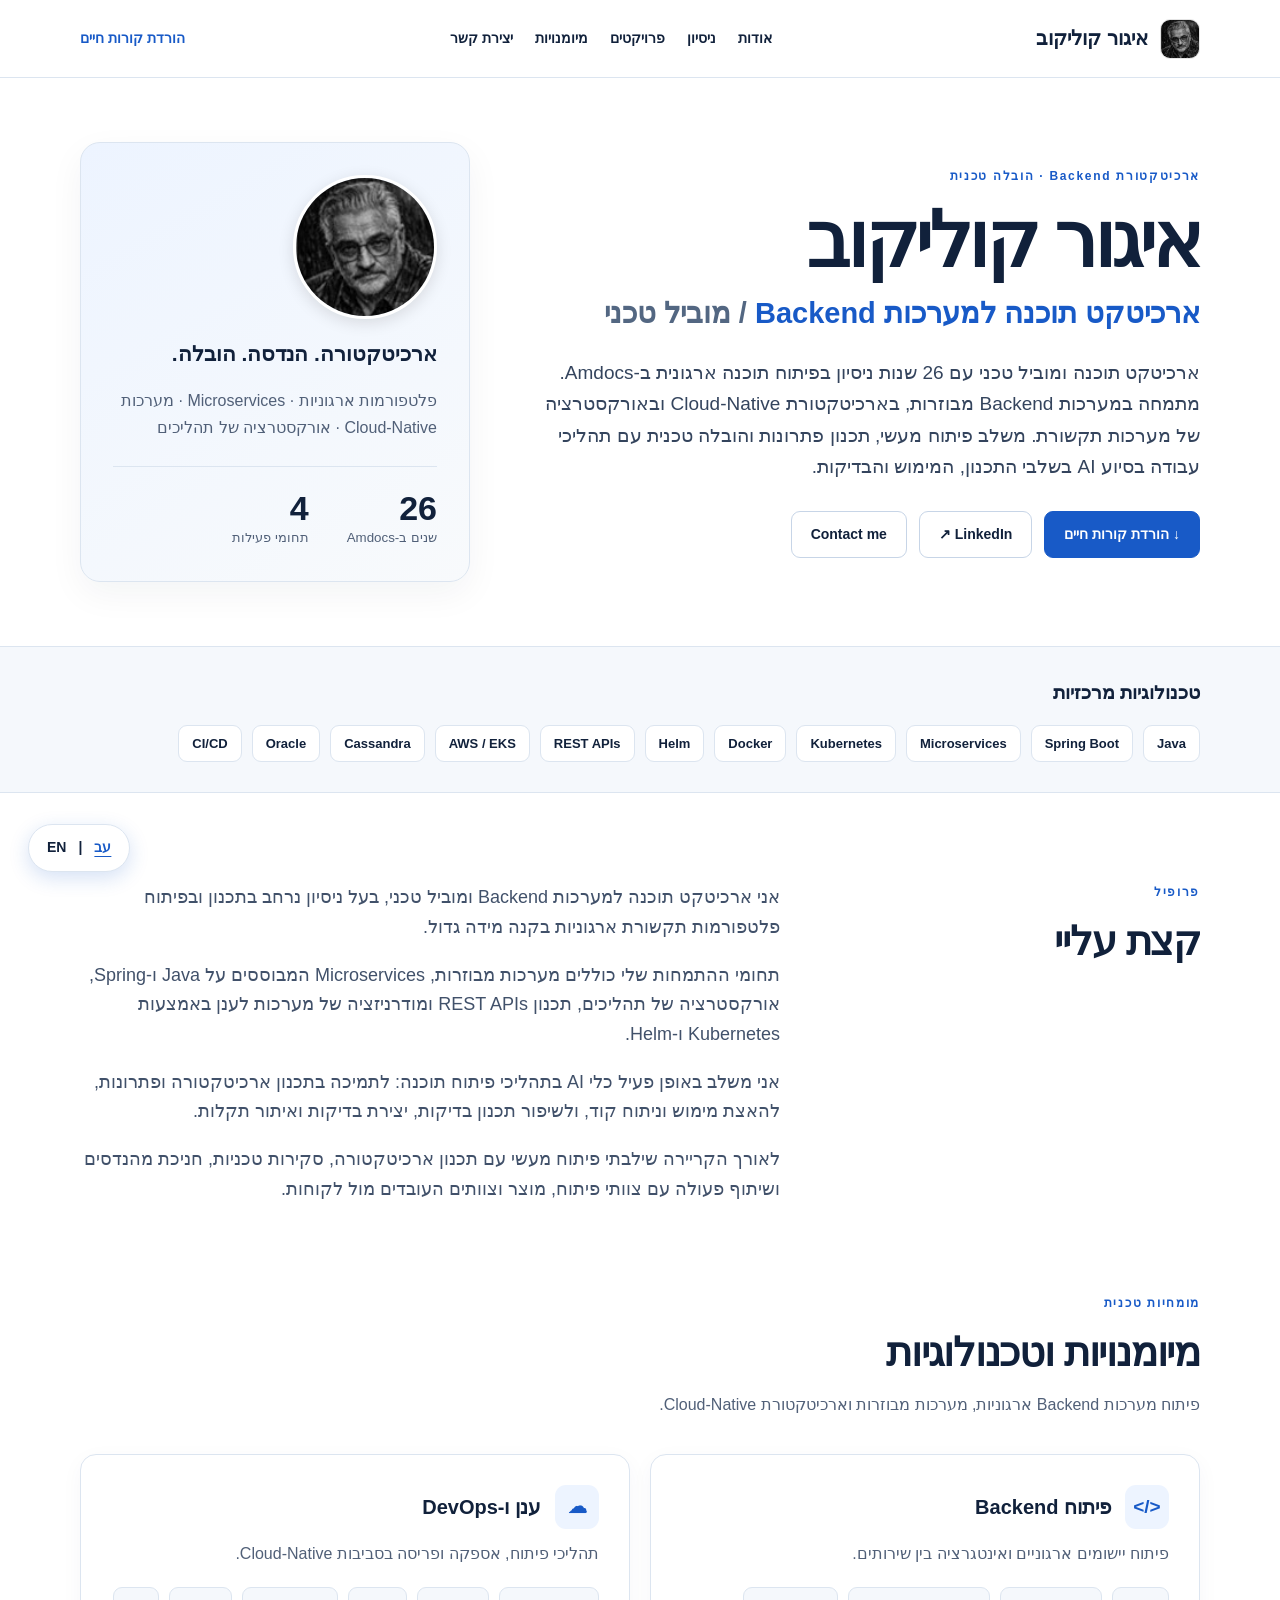
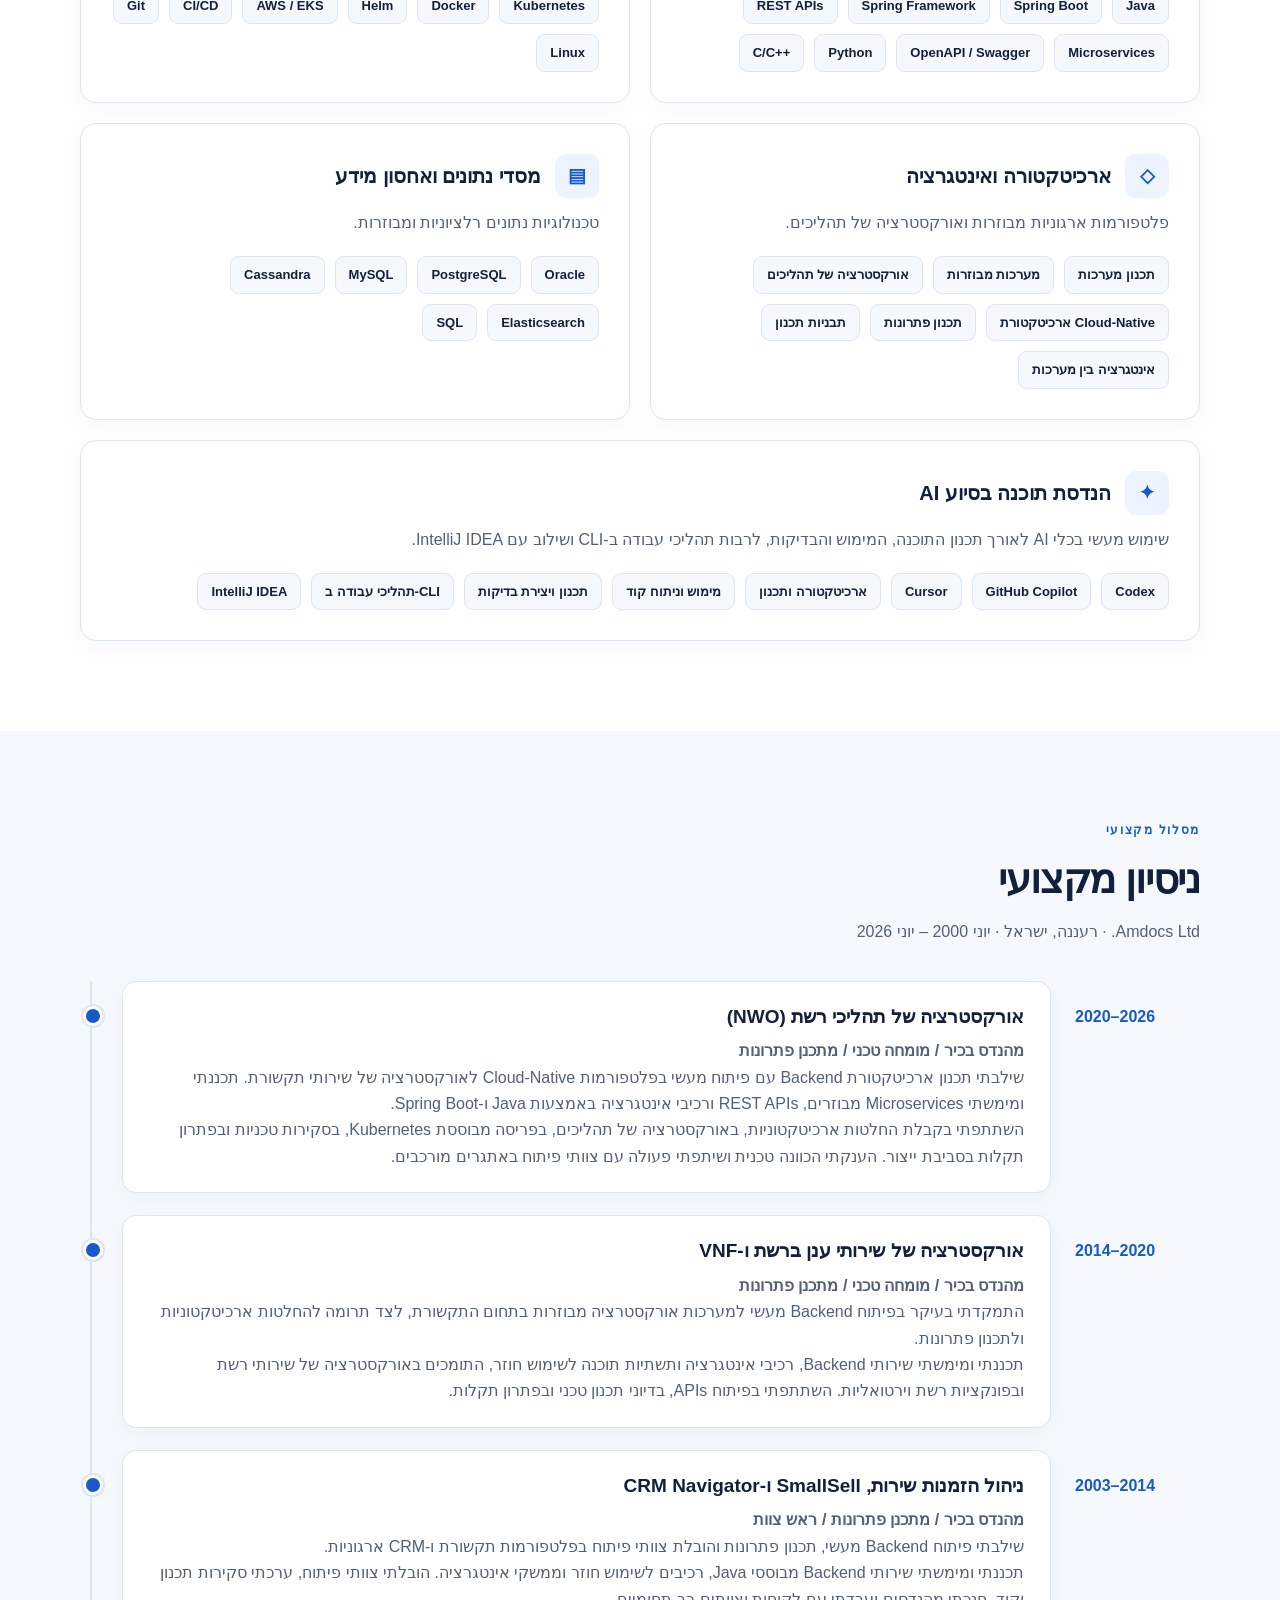
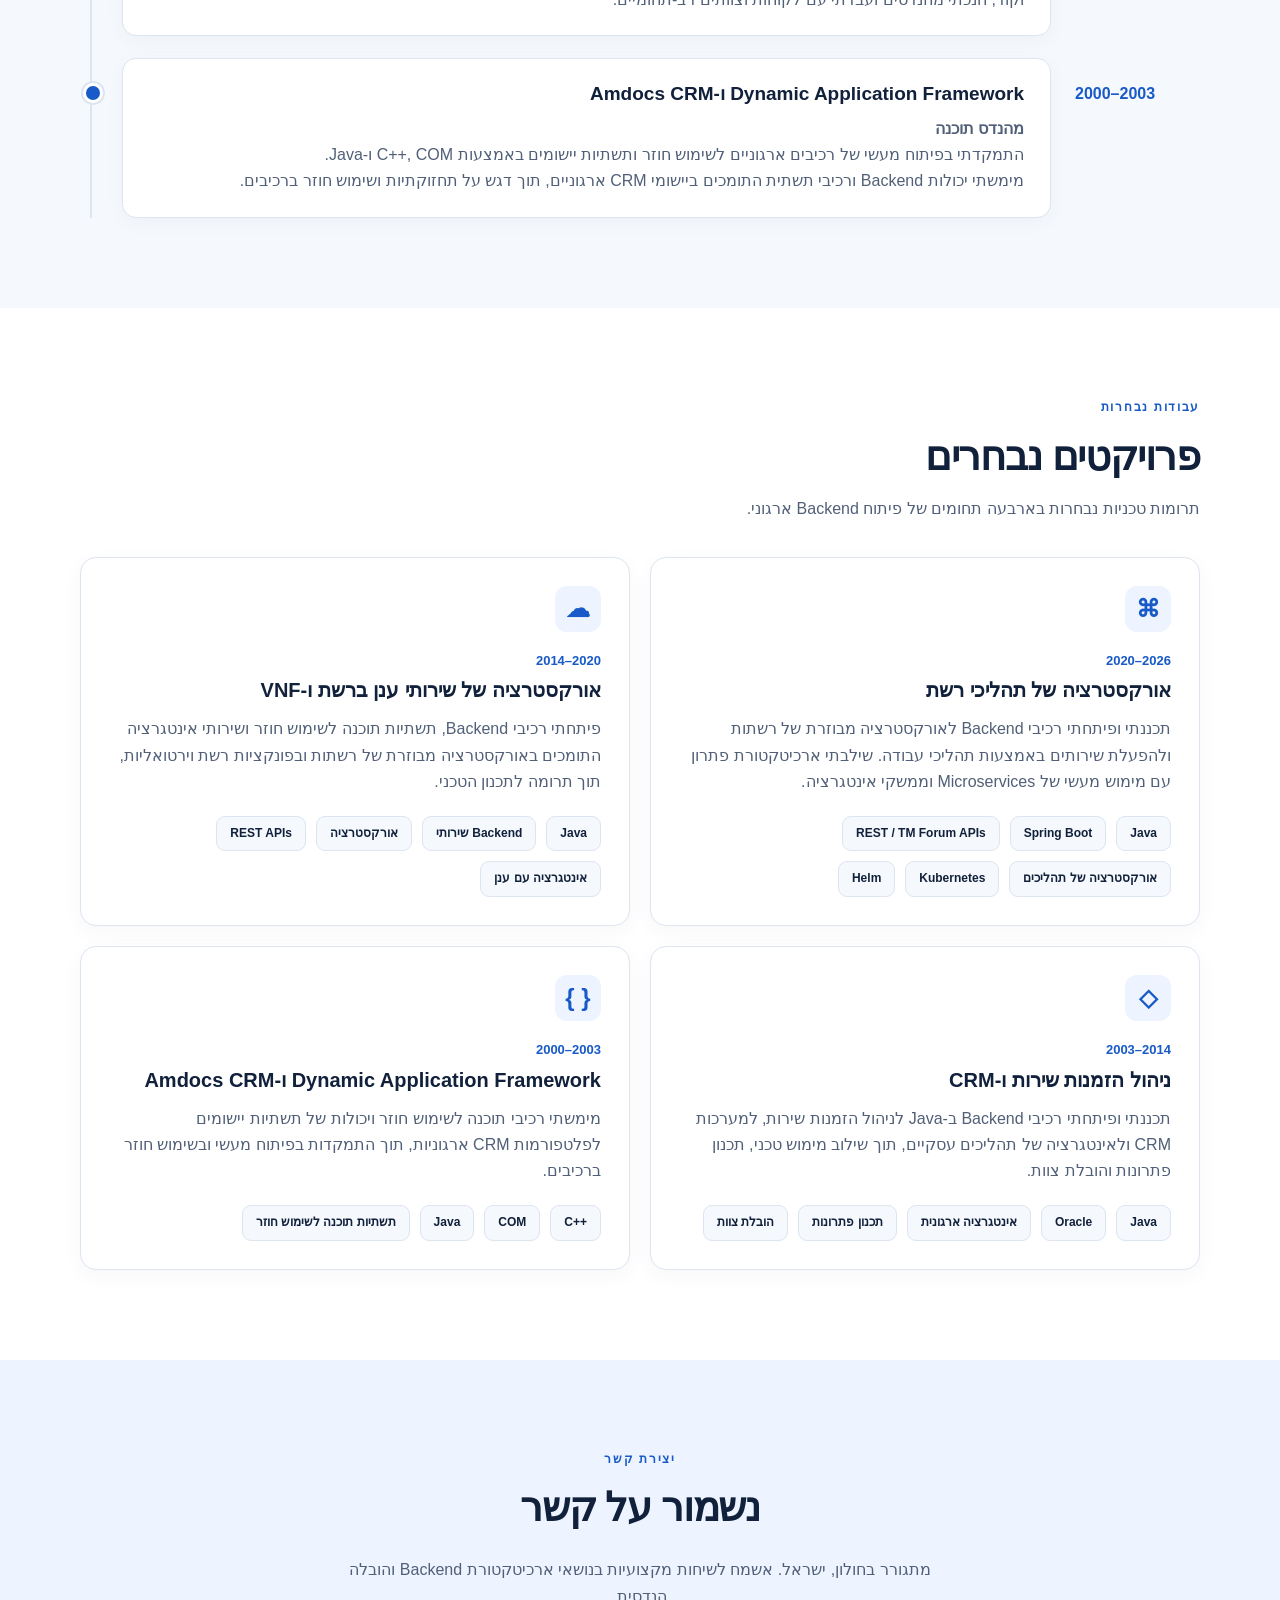
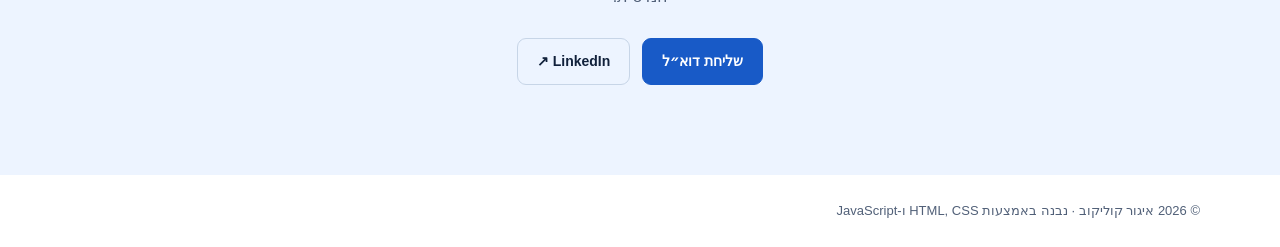
==== he/index.html @ 6d060b10 "Portfolio V8: Add Hebrew localization and floating language switcher" ====
<!doctype html>


<html dir="rtl" lang="he">
<head>
<meta charset="utf-8"/>
<meta content="width=device-width, initial-scale=1" name="viewport"/>
<meta content="איגור קוליקוב — ארכיטקט תוכנה למערכות Backend ומוביל טכני עם 26 שנות ניסיון בפיתוח מערכות ארגוניות, Java ו-Cloud-Native." name="description"/>
<title>איגור קוליקוב | ארכיטקט תוכנה ומוביל טכני</title>
<link href="../assets/css/style.css" rel="stylesheet"/>
<link href="../assets/css/design-v3.css" rel="stylesheet"/>
<link href="../assets/css/design-v4.css" rel="stylesheet"/>
<link href="../assets/css/content-v6.css" rel="stylesheet"/>
<link href="../assets/images/favicon.svg?v=2" rel="icon" type="image/svg+xml"/>
<link href="../assets/images/favicon.ico?v=2" rel="icon" type="image/x-icon"/>
<link href="../assets/images/apple-touch-icon.png" rel="apple-touch-icon"/>
<link href="../assets/css/multilingual-v8.css" rel="stylesheet"/>
<link href="https://igor-kulikov-2026.github.io/" hreflang="en" rel="alternate"/>
<link href="https://igor-kulikov-2026.github.io/he/" hreflang="he" rel="alternate"/>
<link href="https://igor-kulikov-2026.github.io/" hreflang="x-default" rel="alternate"/>
<!-- Canonical URL -->
<link href="https://igor-kulikov-2026.github.io/he/" rel="canonical"/>
<!-- Open Graph -->
<meta content="website" property="og:type"/>
<meta content="איגור קוליקוב | ארכיטקט תוכנה ומוביל טכני" property="og:title"/>
<meta content="26 שנות ניסיון בארכיטקטורת Backend, מערכות מבוזרות, Java, Cloud-Native והובלה טכנית." property="og:description"/>
<meta content="https://igor-kulikov-2026.github.io/he/" property="og:url"/>
<meta content="https://igor-kulikov-2026.github.io/assets/images/og-image.png" property="og:image"/>
<meta content="1200" property="og:image:width"/>
<meta content="630" property="og:image:height"/>
<meta content="Igor Kulikov" property="og:site_name"/>
<!-- Twitter / X -->
<meta content="summary_large_image" name="twitter:card"/>
<meta content="איגור קוליקוב | ארכיטקט תוכנה ומוביל טכני" name="twitter:title"/>
<meta content="ארכיטקטורת Backend, מערכות מבוזרות, Java, Cloud-Native והובלה טכנית." name="twitter:description"/>
<meta content="https://igor-kulikov-2026.github.io/assets/images/og-image.png" name="twitter:image"/>
<meta content="he_IL" property="og:locale"/><meta content="איגור קוליקוב — ארכיטקט תוכנה ומוביל טכני" property="og:image:alt"/></head>
<body>
<header class="top"><a class="brand" href="#home"><img alt="Igor Kulikov" class="header-photo" src="../assets/images/profile.jpg"/> איגור קוליקוב</a>
<nav aria-label="Main navigation"><a href="#about">אודות</a><a href="#experience">ניסיון</a><a href="#projects">פרויקטים</a><a href="#skills">מיומנויות</a><a href="#contact">יצירת קשר</a></nav>
<a class="navcv" download="" href="../assets/documents/CV_Igor_Kulikov.pdf">הורדת קורות חיים</a>
</header>
<main>
<section class="hero container" id="home">
<div><p class="eyebrow">ארכיטקטורת Backend · הובלה טכנית</p>
<h1>איגור קוליקוב</h1>
<h2>ארכיטקט תוכנה למערכות Backend <span>/ מוביל טכני</span></h2>
<p class="lead">ארכיטקט תוכנה ומוביל טכני עם 26 שנות ניסיון בפיתוח תוכנה ארגונית ב-Amdocs. מתמחה במערכות Backend מבוזרות, בארכיטקטורת Cloud-Native ובאורקסטרציה של מערכות תקשורת. משלב פיתוח מעשי, תכנון פתרונות והובלה טכנית עם תהליכי עבודה בסיוע AI בשלבי התכנון, המימוש והבדיקות.</p>
<div class="actions"><a class="button primary" download="" href="../assets/documents/CV_Igor_Kulikov.pdf">↓ הורדת קורות חיים</a><a class="button" href="https://www.linkedin.com/in/igor-kulikov-48605647/" rel="noopener noreferrer" target="_blank">LinkedIn ↗</a><a class="button" href="mailto:igorku.mobile@gmail.com">Contact
                me</a></div>
</div>
<aside class="hero-panel">
<img alt="Igor Kulikov" class="avatar profile-photo" src="../assets/images/profile.jpg"/>
<p class="panel-title">ארכיטקטורה. הנדסה. הובלה.</p>
<p>פלטפורמות ארגוניות · Microservices · מערכות Cloud-Native · אורקסטרציה של תהליכים</p>
<div class="metrics">
<div><strong>26</strong><small>שנים ב-Amdocs</small></div>
<div><strong>4</strong><small>תחומי פעילות</small></div>
</div>
</aside>
</section>
<section class="strip">
<div class="container"><h2>טכנולוגיות מרכזיות</h2>
<div class="tags"><span dir="ltr">Java</span><span dir="ltr">Spring Boot</span><span dir="ltr">Microservices</span><span dir="ltr">Kubernetes</span><span dir="ltr">Docker</span><span dir="ltr">Helm</span><span dir="ltr">REST APIs</span><span dir="ltr">AWS / EKS</span><span dir="ltr">Cassandra</span><span dir="ltr">Oracle</span><span dir="ltr">CI/CD</span>
</div>
</div>
</section>
<section class="container section two-col" id="about">
<div><p class="eyebrow">פרופיל</p><h2>קצת עליי</h2></div>
<div>
<p>אני ארכיטקט תוכנה למערכות Backend ומוביל טכני, בעל ניסיון נרחב בתכנון ובפיתוח פלטפורמות תקשורת ארגוניות בקנה מידה גדול.</p>
<p>תחומי ההתמחות שלי כוללים מערכות מבוזרות, Microservices המבוססים על Java ו-Spring, אורקסטרציה של תהליכים, תכנון REST APIs ומודרניזציה של מערכות לענן באמצעות Kubernetes ו-Helm.</p>
<p>אני משלב באופן פעיל כלי AI בתהליכי פיתוח תוכנה: לתמיכה בתכנון ארכיטקטורה ופתרונות, להאצת מימוש וניתוח קוד, ולשיפור תכנון בדיקות, יצירת בדיקות ואיתור תקלות.</p>
<p>לאורך הקריירה שילבתי פיתוח מעשי עם תכנון ארכיטקטורה, סקירות טכניות, חניכת מהנדסים ושיתוף פעולה עם צוותי פיתוח, מוצר וצוותים העובדים מול לקוחות.</p>
</div>
</section>
<section aria-labelledby="skills-heading" class="section skills-section" id="skills">
<div class="container">
<p class="eyebrow">מומחיות טכנית</p>
<h2 id="skills-heading">מיומנויות וטכנולוגיות</h2>
<p class="section-intro">פיתוח מערכות Backend ארגוניות, מערכות מבוזרות וארכיטקטורת Cloud-Native.</p>
<div class="skills-grid">
<article class="skill-card">
<div class="skill-card-heading"><span aria-hidden="true" class="skill-symbol">&lt;/&gt;</span><h3>פיתוח Backend</h3></div>
<p>פיתוח יישומים ארגוניים ואינטגרציה בין שירותים.</p>
<div class="tags"><span dir="ltr">Java</span><span dir="ltr">Spring Boot</span><span dir="ltr">Spring Framework</span><span dir="ltr">REST APIs</span><span dir="ltr">Microservices</span><span dir="ltr">OpenAPI / Swagger</span><span dir="ltr">Python</span><span dir="ltr">C/C++</span></div>
</article>
<article class="skill-card">
<div class="skill-card-heading"><span aria-hidden="true" class="skill-symbol">☁</span><h3>ענן ו-DevOps</h3></div>
<p>תהליכי פיתוח, אספקה ופריסה בסביבות Cloud-Native.</p>
<div class="tags"><span dir="ltr">Kubernetes</span><span dir="ltr">Docker</span><span dir="ltr">Helm</span><span dir="ltr">AWS / EKS</span><span dir="ltr">CI/CD</span><span dir="ltr">Git</span><span dir="ltr">Linux</span></div>
</article>
<article class="skill-card">
<div class="skill-card-heading"><span aria-hidden="true" class="skill-symbol">◇</span><h3>ארכיטקטורה ואינטגרציה</h3></div>
<p>פלטפורמות ארגוניות מבוזרות ואורקסטרציה של תהליכים.</p>
<div class="tags"><span>תכנון מערכות</span><span>מערכות מבוזרות</span><span>אורקסטרציה של תהליכים</span><span dir="ltr">ארכיטקטורת Cloud-Native</span><span>תכנון פתרונות</span><span>תבניות תכנון</span><span>אינטגרציה בין מערכות</span></div>
</article>
<article class="skill-card">
<div class="skill-card-heading"><span aria-hidden="true" class="skill-symbol">▤</span><h3>מסדי נתונים ואחסון מידע</h3></div>
<p>טכנולוגיות נתונים רלציוניות ומבוזרות.</p>
<div class="tags"><span dir="ltr">Oracle</span><span dir="ltr">PostgreSQL</span><span dir="ltr">MySQL</span><span dir="ltr">Cassandra</span><span dir="ltr">Elasticsearch</span><span dir="ltr">SQL</span></div>
</article>
<article class="skill-card skill-card-ai">
<div class="skill-card-heading"><span aria-hidden="true" class="skill-symbol">✦</span><h3>הנדסת תוכנה בסיוע AI</h3></div>
<p>שימוש מעשי בכלי AI לאורך תכנון התוכנה, המימוש והבדיקות, לרבות תהליכי עבודה ב-CLI ושילוב עם IntelliJ IDEA.</p>
<div class="tags"><span dir="ltr">Codex</span><span dir="ltr">GitHub Copilot</span><span dir="ltr">Cursor</span><span>ארכיטקטורה ותכנון</span><span>מימוש וניתוח קוד</span><span>תכנון ויצירת בדיקות</span><span dir="ltr">תהליכי עבודה ב-CLI</span><span dir="ltr">IntelliJ IDEA</span></div>
</article>
</div>
</div>
</section>
<section class="section muted" id="experience">
<div class="container">
<p class="eyebrow">מסלול מקצועי</p>
<h2>ניסיון מקצועי</h2>
<p class="section-intro">Amdocs Ltd. · רעננה, ישראל · יוני 2000 – יוני 2026</p>
<div class="career-timeline">
<article class="career-entry">
<div class="career-date" dir="ltr">2020–2026</div>
<div class="career-content">
<h3>אורקסטרציה של תהליכי רשת (NWO)</h3>
<p><strong>מהנדס בכיר / מומחה טכני / מתכנן פתרונות</strong></p>
<p>שילבתי תכנון ארכיטקטורת Backend עם פיתוח מעשי בפלטפורמות Cloud-Native לאורקסטרציה של שירותי תקשורת. תכננתי ומימשתי Microservices מבוזרים, REST APIs ורכיבי אינטגרציה באמצעות Java ו-Spring Boot.</p>
<p>השתתפתי בקבלת החלטות ארכיטקטוניות, באורקסטרציה של תהליכים, בפריסה מבוססת Kubernetes, בסקירות טכניות ובפתרון תקלות בסביבת ייצור. הענקתי הכוונה טכנית ושיתפתי פעולה עם צוותי פיתוח באתגרים מורכבים.</p>
</div>
</article>
<article class="career-entry">
<div class="career-date" dir="ltr">2014–2020</div>
<div class="career-content">
<h3>אורקסטרציה של שירותי ענן ברשת ו-VNF</h3>
<p><strong>מהנדס בכיר / מומחה טכני / מתכנן פתרונות</strong></p>
<p>התמקדתי בעיקר בפיתוח Backend מעשי למערכות אורקסטרציה מבוזרות בתחום התקשורת, לצד תרומה להחלטות ארכיטקטוניות ולתכנון פתרונות.</p>
<p>תכננתי ומימשתי שירותי Backend, רכיבי אינטגרציה ותשתיות תוכנה לשימוש חוזר, התומכים באורקסטרציה של שירותי רשת ובפונקציות רשת וירטואליות. השתתפתי בפיתוח APIs, בדיוני תכנון טכני ובפתרון תקלות.</p>
</div>
</article>
<article class="career-entry">
<div class="career-date" dir="ltr">2003–2014</div>
<div class="career-content">
<h3>ניהול הזמנות שירות, SmallSell ו-CRM Navigator</h3>
<p><strong>מהנדס בכיר / מתכנן פתרונות / ראש צוות</strong></p>
<p>שילבתי פיתוח Backend מעשי, תכנון פתרונות והובלת צוותי פיתוח בפלטפורמות תקשורת ו-CRM ארגוניות.</p>
<p>תכננתי ומימשתי שירותי Backend מבוססי Java, רכיבים לשימוש חוזר וממשקי אינטגרציה. הובלתי צוותי פיתוח, ערכתי סקירות תכנון וקוד, חנכתי מהנדסים ועבדתי עם לקוחות וצוותים רב-תחומיים.</p>
</div>
</article>
<article class="career-entry">
<div class="career-date" dir="ltr">2000–2003</div>
<div class="career-content">
<h3>Dynamic Application Framework ו-Amdocs CRM</h3>
<p><strong>מהנדס תוכנה</strong></p>
<p>התמקדתי בפיתוח מעשי של רכיבים ארגוניים לשימוש חוזר ותשתיות יישומים באמצעות C++, COM ו-Java.</p>
<p>מימשתי יכולות Backend ורכיבי תשתית התומכים ביישומי CRM ארגוניים, תוך דגש על תחזוקתיות ושימוש חוזר ברכיבים.</p>
</div>
</article>
</div>
</div>
</section>
<section class="container section" id="projects">
<p class="eyebrow">עבודות נבחרות</p>
<h2>פרויקטים נבחרים</h2>
<p class="section-intro">תרומות טכניות נבחרות בארבעה תחומים של פיתוח Backend ארגוני.</p>
<div class="project-grid">
<article class="project-card">
<div aria-hidden="true" class="project-symbol">⌘</div>
<p class="project-period" dir="ltr">2020–2026</p>
<h3>אורקסטרציה של תהליכי רשת</h3>
<p>תכננתי ופיתחתי רכיבי Backend לאורקסטרציה מבוזרת של רשתות ולהפעלת שירותים באמצעות תהליכי עבודה. שילבתי ארכיטקטורת פתרון עם מימוש מעשי של Microservices וממשקי אינטגרציה.</p>
<div class="tags compact"><span dir="ltr">Java</span><span dir="ltr">Spring Boot</span><span dir="ltr">REST / TM Forum APIs</span><span>אורקסטרציה של תהליכים</span><span dir="ltr">Kubernetes</span><span dir="ltr">Helm</span></div>
</article>
<article class="project-card">
<div aria-hidden="true" class="project-symbol">☁</div>
<p class="project-period" dir="ltr">2014–2020</p>
<h3>אורקסטרציה של שירותי ענן ברשת ו-VNF</h3>
<p>פיתחתי רכיבי Backend, תשתיות תוכנה לשימוש חוזר ושירותי אינטגרציה התומכים באורקסטרציה מבוזרת של רשתות ובפונקציות רשת וירטואליות, תוך תרומה לתכנון הטכני.</p>
<div class="tags compact"><span dir="ltr">Java</span><span dir="ltr">שירותי Backend</span><span>אורקסטרציה</span><span dir="ltr">REST APIs</span><span>אינטגרציה עם ענן</span></div>
</article>
<article class="project-card">
<div aria-hidden="true" class="project-symbol">◇</div>
<p class="project-period" dir="ltr">2003–2014</p>
<h3>ניהול הזמנות שירות ו-CRM</h3>
<p>תכננתי ופיתחתי רכיבי Backend ב-Java לניהול הזמנות שירות, למערכות CRM ולאינטגרציה של תהליכים עסקיים, תוך שילוב מימוש טכני, תכנון פתרונות והובלת צוות.</p>
<div class="tags compact"><span dir="ltr">Java</span><span dir="ltr">Oracle</span><span>אינטגרציה ארגונית</span><span>תכנון פתרונות</span><span>הובלת צוות</span></div>
</article>
<article class="project-card">
<div aria-hidden="true" class="project-symbol">{ }</div>
<p class="project-period" dir="ltr">2000–2003</p>
<h3>Dynamic Application Framework ו-Amdocs CRM</h3>
<p>מימשתי רכיבי תוכנה לשימוש חוזר ויכולות של תשתיות יישומים לפלטפורמות CRM ארגוניות, תוך התמקדות בפיתוח מעשי ובשימוש חוזר ברכיבים.</p>
<div class="tags compact"><span dir="ltr">C++</span><span dir="ltr">COM</span><span dir="ltr">Java</span><span>תשתיות תוכנה לשימוש חוזר</span></div>
</article>
</div>
</section>
<section class="contact section" id="contact">
<div class="container"><p class="eyebrow">יצירת קשר</p>
<h2>נשמור על קשר</h2>
<p>מתגורר בחולון, ישראל. אשמח לשיחות מקצועיות בנושאי ארכיטקטורת Backend והובלה הנדסית.</p>
<div class="actions"><a class="button primary" href="mailto:igorku.mobile@gmail.com">שליחת דוא״ל</a><a class="button" href="https://www.linkedin.com/in/igor-kulikov-48605647/" rel="noopener noreferrer" target="_blank">LinkedIn ↗</a></div>
</div>
</section>
</main>
<footer>
<div class="container">© <span id="year">2026</span> איגור קוליקוב · נבנה באמצעות HTML, CSS ו-JavaScript</div>
</footer>
<!-- Back to Top -->
<button aria-label="Back to top" class="back-to-top" id="backToTop" title="Back to top" type="button">
    ↑
</button>
<script src="../assets/js/main.js"></script>
<script defer src="../assets/js/multilingual-v8.js"></script>
<!-- Floating language switcher -->
<nav class="language-switcher floating-language-switcher"
     aria-label="בחירת שפה">
    <a href="../index.html"
       data-lang-target="en"
       lang="en">EN</a>
    <span aria-hidden="true">|</span>
    <a href="./index.html"
       data-lang-target="he"
       lang="he"
       dir="rtl"
       aria-current="page">עב</a>
</nav>
</body>
</html>
---- assets/css/style.css ----
:root {
    --ink:#11213b;
    --muted:#516078;
    --blue:#185ac7;
    --line:#dce5f0;
    --soft:#f5f8fc;
}

* {
    box-sizing:border-box;
}

html {
    scroll-behavior:smooth;
}

body {
    margin:0;
    font:16px/1.65 -apple-system,BlinkMacSystemFont,"Segoe UI",Arial,sans-serif;
    color:var(--ink);
    background:#fff;
}

a {
    color:inherit;
    text-decoration:none;
}

a:focus-visible {
    outline:3px solid var(--blue);
    outline-offset:4px;
}

.container {
    width:min(1120px,calc(100% - 48px));
    margin:auto;
}

.top {
    min-height:78px;
    display:flex;
    align-items:center;
    justify-content:space-between;
    gap:25px;
    padding:12px max(24px,calc((100% - 1120px)/2));
    border-bottom:1px solid var(--line);
}

.brand {
    font-size:20px;
    font-weight:750;
    white-space:nowrap;
    display:flex;
    align-items:center;
    gap:12px;
}

.monogram {
    background:#102f63;
    color:white;
    padding:7px 10px;
    border-radius:9px;
}

.top nav {
    display:flex;
    gap:22px;
    font-size:14px;
    font-weight:600;
}

.top nav a:hover {
    color:var(--blue);
}

.navcv {
    color:var(--blue);
    font-weight:700;
    font-size:14px;
    white-space:nowrap;
}

.hero {
    display:grid;
    grid-template-columns:1.35fr .8fr;
    gap:72px;
    align-items:center;
    padding-top:64px;
    padding-bottom:64px;
}

.eyebrow {
    letter-spacing:.14em;
    font-size:12px;
    font-weight:750;
    color:var(--blue);
    margin:0 0 14px;
}

.hero h1 {
    font-size:clamp(46px,6vw,76px);
    letter-spacing:-.045em;
    line-height:1.05;
    margin:0 0 15px;
}

.hero h2 {
    font-size:clamp(21px,2.5vw,29px);
    line-height:1.3;
    color:var(--blue);
    margin:0 0 24px;
}

.hero h2 span {
    color:#536782;
}

.lead {
    font-size:19px;
    max-width:660px;
    color:#34445d;
}

.actions {
    display:flex;
    gap:12px;
    flex-wrap:wrap;
    margin-top:28px;
}

.button {
    display:inline-flex;
    align-items:center;
    justify-content:center;
    border:1px solid #c7d5e7;
    border-radius:9px;
    padding:11px 19px;
    font-weight:700;
    font-size:14px;
    transition:transform .2s,background-color .2s,box-shadow .2s;
}

.button:hover {
    transform:translateY(-2px);
    background:var(--soft);
}

.button.primary {
    background:var(--blue);
    color:#fff;
    border-color:var(--blue);
}

.button.primary:hover {
    background:#0e459d;
}

.hero-panel {
    background:linear-gradient(150deg,#edf4ff,#f8fafc);
    border:1px solid var(--line);
    border-radius:20px;
    padding:32px;
    box-shadow:0 12px 35px rgba(17,33,59,.05);
}

.avatar {
    width:100px;
    height:100px;
    display:grid;
    place-items:center;
    background:#d7e6fa;
    border-radius:50%;
    color:#174a94;
    font-size:36px;
    font-weight:800;
    margin-bottom:25px;
}

.panel-title {
    font-weight:750;
    font-size:21px;
    line-height:1.3;
}

.hero-panel p:not(.panel-title) {
    color:var(--muted);
}

.metrics {
    display:flex;
    gap:38px;
    border-top:1px solid var(--line);
    margin-top:25px;
    padding-top:23px;
}

.metrics div {
    display:flex;
    flex-direction:column;
}

.metrics strong {
    font-size:34px;
    line-height:1.1;
}

.metrics small {
    color:var(--muted);
}

.strip {
    padding:30px 0;
    background:var(--soft);
    border-top:1px solid var(--line);
    border-bottom:1px solid var(--line);
}

.strip h2 {
    font-size:19px;
    margin:0 0 16px;
}

.tags {
    display:flex;
    flex-wrap:wrap;
    gap:10px;
}

.tags span {
    padding:7px 13px;
    border:1px solid var(--line);
    border-radius:9px;
    background:white;
    font-size:13px;
    font-weight:650;
}

.section {
    padding-top:90px;
    padding-bottom:90px;
}

.section h2 {
    font-size:clamp(29px,4vw,40px);
    letter-spacing:-.03em;
    line-height:1.2;
    margin:0 0 26px;
}

.two-col {
    display:grid;
    grid-template-columns:1fr 2fr;
    gap:70px;
}

.two-col p:not(.eyebrow) {
    color:#41516a;
    font-size:18px;
    margin-top:0;
}

.muted {
    background:var(--soft);
}

.section-intro {
    color:var(--muted);
    margin-top:-10px;
    margin-bottom:35px;
}

.timeline {
    display:grid;
    gap:18px;
}

.timeline article {
    display:grid;
    grid-template-columns:135px 1fr;
    gap:30px;
    padding:25px 28px;
    background:#fff;
    border:1px solid var(--line);
    border-radius:13px;
}

.timeline time {
    font-weight:750;
    color:var(--blue);
}

.timeline h3,.card h3 {
    margin:0 0 9px;
    font-size:19px;
}

.timeline p,.card p {
    margin:0;
    color:var(--muted);
}

.cards {
    display:grid;
    grid-template-columns:repeat(3,1fr);
    gap:18px;
}

.card {
    border:1px solid var(--line);
    border-radius:14px;
    padding:27px;
    box-shadow:0 6px 22px #153e6e08;
}

.card-icon {
    font-size:30px;
    color:var(--blue);
    margin-bottom:18px;
}

.compact {
    margin-top:24px;
}

.compact span {
    font-size:12px;
    background:var(--soft);
}

.contact {
    background:#edf4ff;
    text-align:center;
}

.contact p:not(.eyebrow) {
    color:var(--muted);
    max-width:620px;
    margin:0 auto;
}

.contact .actions {
    justify-content:center;
}

footer {
    padding:25px 0;
    color:var(--muted);
    font-size:13px;
}

@media(max-width:850px) {
    .top {
        flex-wrap:wrap;
    }

    .top nav {
        order:3;
        width:100%;
        justify-content:space-between;
        overflow:auto;
    }

    .hero {
        grid-template-columns:1fr;
        gap:32px;
        padding-top:65px;
        padding-bottom:65px;
    }

    .two-col {
        grid-template-columns:1fr;
        gap:12px;
    }

    .cards {
        grid-template-columns:1fr;
    }

    .section {
        padding-top:65px;
        padding-bottom:65px;
    }

}

@media(max-width:500px) {
    .container {
        width:min(100% - 32px,1120px);
    }

    .top {
        padding:12px 16px;
    }

    .top nav {
        gap:15px;
        font-size:12px;
    }

    .navcv {
        font-size:12px;
    }

    .hero-panel {
        padding:24px;
    }

    .timeline article {
        grid-template-columns:1fr;
        gap:8px;
        padding:20px;
    }

    .lead {
        font-size:17px;
    }

}

/* Profile photos */
.profile-photo {
    display: block;
    width: 144px;
    height: 144px;
    border-radius: 50%;
    object-fit: cover;
    object-position: center;
    filter: grayscale(100%);
    border: 3px solid #fff;
    box-shadow: 0 4px 16px rgba(0, 0, 0, 0.12);
    margin-bottom: 20px;
}

.header-photo {
    display: block;
    width: 40px;
    height: 40px;
    border-radius: 10px;
    object-fit: cover;
    object-position: center;
    filter: grayscale(100%);
    border: 1px solid var(--line);
}

/* Back to Top */
.back-to-top {
    position: fixed;
    right: 28px;
    bottom: 28px;
    width: 48px;
    height: 48px;
    display: flex;
    align-items: center;
    justify-content: center;
    background: var(--blue);
    color: #fff;
    border: none;
    border-radius: 50%;
    font-size: 24px;
    font-weight: 600;
    cursor: pointer;
    box-shadow: 0 6px 20px rgba(24, 90, 199, 0.25);
    opacity: 0;
    visibility: hidden;
    transform: translateY(12px);
    pointer-events: none;
    transition: opacity .25s ease, transform .25s ease, visibility .25s ease;
    z-index: 1000;
}

.back-to-top.visible {
    opacity: 1;
    visibility: visible;
    transform: translateY(0);
    pointer-events: auto;
}

.back-to-top:hover {
    background: #1249a6;
    transform: translateY(-3px);
}

.back-to-top:focus-visible {
    outline: 3px solid var(--ink);
    outline-offset: 3px;
}

@media (hover: hover) {
    .button:hover {
        box-shadow: 0 6px 16px rgba(17, 33, 59, 0.10);
    }
}

@media (max-width: 850px) {
    .profile-photo {
        width: 120px;
        height: 120px;
    }
}

@media (max-width: 600px) {
    .back-to-top {
        right: 16px;
        bottom: 16px;
        width: 44px;
        height: 44px;
    }
}

@media (prefers-reduced-motion: reduce) {
    html { scroll-behavior: auto; }
    .button, .back-to-top { transition: none; }
}
---- assets/css/design-v3.css ----
/* Design V3 — Experience timeline and project cards */
.career-timeline { position: relative; display: grid; gap: 22px; margin-left: 10px; padding-left: 30px; border-left: 2px solid var(--line); }
.career-entry { position: relative; display: grid; grid-template-columns: 125px minmax(0, 1fr); gap: 24px; align-items: start; }
.career-entry::before { content: ""; position: absolute; left: -39px; top: 25px; width: 14px; height: 14px; border-radius: 50%; background: var(--blue); border: 3px solid #fff; box-shadow: 0 0 0 2px var(--line); }
.career-date { color: var(--blue); font-weight: 750; padding-top: 23px; white-space: nowrap; }
.career-content { background: #fff; border: 1px solid var(--line); border-radius: 14px; padding: 22px 26px; box-shadow: 0 5px 20px rgba(17,33,59,.035); }
.career-content h3 { margin: 0 0 9px; font-size: 19px; line-height: 1.35; }
.career-content p { margin: 0; color: var(--muted); }
.project-grid { display: grid; grid-template-columns: repeat(2, minmax(0, 1fr)); gap: 20px; }
.project-card { display: flex; flex-direction: column; align-items: flex-start; min-width: 0; border: 1px solid var(--line); border-radius: 16px; padding: 28px; background: #fff; box-shadow: 0 6px 22px rgba(17,33,59,.035); transition: transform .2s ease, box-shadow .2s ease; }
.project-symbol { display: grid; place-items: center; width: 46px; height: 46px; border-radius: 12px; background: #edf4ff; color: var(--blue); font-size: 24px; font-weight: 700; margin-bottom: 18px; }
.project-period { margin: 0 0 6px; color: var(--blue); font-size: 13px; font-weight: 700; }
.project-card h3 { font-size: 20px; line-height: 1.35; margin: 0 0 12px; }
.project-card > p:not(.project-period) { margin: 0 0 20px; color: var(--muted); }
.project-card .tags { margin-top: auto; }
@media (hover: hover) { .project-card:hover { transform: translateY(-3px); box-shadow: 0 12px 30px rgba(17,33,59,.09); } }
@media (max-width: 850px) { .career-entry { grid-template-columns: 1fr; gap: 8px; } .career-date { padding-top: 0; } .career-entry::before { top: 5px; } .project-grid { grid-template-columns: 1fr; } }
@media (max-width: 500px) { .career-timeline { padding-left: 22px; } .career-entry::before { left: -31px; } .career-content, .project-card { padding: 20px; } }
@media (prefers-reduced-motion: reduce) { .project-card { transition: none; } }
---- assets/css/design-v4.css ----
/* Design V4 — Technical Skills */
.skills-section {
    background: #fff;
}
.skills-grid {
    display: grid;
    grid-template-columns: repeat(2, minmax(0, 1fr));
    gap: 20px;
}
.skill-card {
    min-width: 0;
    padding: 30px;
    border: 1px solid var(--line, #dce5f0);
    border-radius: 16px;
    background: #fff;
    box-shadow: 0 6px 22px rgba(21, 62, 110, .04);
}
.skill-card-heading {
    display: flex;
    align-items: center;
    gap: 14px;
    margin-bottom: 12px;
}
.skill-card-heading h3 {
    font-size: 20px;
    line-height: 1.3;
    margin: 0;
}
.skill-symbol {
    display: inline-flex;
    flex: 0 0 44px;
    height: 44px;
    align-items: center;
    justify-content: center;
    border-radius: 11px;
    background: #edf4ff;
    color: var(--blue, #185ac7);
    font-size: 19px;
    font-weight: 750;
}
.skill-card > p {
    color: var(--muted, #516078);
    margin: 0 0 20px;
}
.skill-card .tags span {
    background: var(--soft, #f5f8fc);
}
@media (max-width: 700px) {
    .skills-grid { grid-template-columns: 1fr; }
    .skill-card { padding: 24px; }
}

/* Design V4 — section spacing refinement */

#about {
    padding-bottom: 36px;
}

#skills {
    padding-top: 36px;
}

/* Design V5 — Mobile refinements */

@media (max-width: 500px) {

    /* Reduce empty space above Hero */
    .hero {
        padding-top: 42px;
    }

    /* Smaller Back to Top button */
    .back-to-top {
        width: 42px;
        height: 42px;
        right: 12px;
        bottom: 12px;
        font-size: 20px;
    }
}
---- assets/css/content-v6.css ----
/* Content V6 — AI-assisted engineering skill card */
.skills-grid .skill-card-ai {
    grid-column: 1 / -1;
}

/* Preserve the established mobile single-column layout. */
@media (max-width: 700px) {
    .skills-grid .skill-card-ai {
        grid-column: auto;
    }
}
---- assets/css/multilingual-v8.css ----
/* Portfolio V8: language switcher and future RTL layout */
html[dir="rtl"] body { text-align:start; }
html[dir="rtl"] .top, html[dir="rtl"] .actions { direction:rtl; }
html[dir="rtl"] .tags, html[dir="rtl"] .metrics { unicode-bidi:isolate; }
html[dir="rtl"] .brand, html[dir="rtl"] .language-switcher { direction:ltr; }

/* Floating language switcher — Portfolio V8 */
.floating-language-switcher {
    position: fixed;
    left: 28px;
    bottom: 28px;
    z-index: 1000;

    display: flex;
    align-items: center;
    justify-content: center;
    gap: 8px;

    min-height: 48px;
    padding: 0 14px;

    background: #fff;
    border: 1px solid var(--line);
    border-radius: 24px;
    box-shadow: 0 6px 20px rgba(24, 90, 199, 0.18);

    font-size: 14px;
    font-weight: 700;
    direction: ltr;
    white-space: nowrap;
}

.floating-language-switcher a {
    color: var(--ink);
    text-decoration: none;
    padding: 6px 4px;
    border-radius: 4px;
}

.floating-language-switcher a[aria-current="page"] {
    color: var(--blue);
    text-decoration: underline;
    text-underline-offset: 4px;
}

.floating-language-switcher a:hover {
    color: var(--blue);
}

.floating-language-switcher a:focus-visible {
    outline: 3px solid var(--blue);
    outline-offset: 3px;
}

@media (max-width: 600px) {
    .floating-language-switcher {
        left: 16px;
        bottom: 16px;
        min-height: 44px;
        padding: 0 12px;
    }
}

@media (max-width: 500px) {
    .floating-language-switcher {
        left: 12px;
        bottom: 12px;
        min-height: 42px;
    }
}

@media (max-width:800px) {
    .top { flex-wrap:wrap; }
}

/* Hebrew RTL adjustments */
html[dir="rtl"] .top .brand { direction: rtl; }
html[dir="rtl"] .top nav:not(.language-switcher) { direction: rtl; }
html[dir="rtl"] .hero, html[dir="rtl"] .two-col, html[dir="rtl"] .skills-grid, html[dir="rtl"] .project-grid { direction: rtl; }
html[dir="rtl"] .hero, html[dir="rtl"] .hero-panel, html[dir="rtl"] .career-content, html[dir="rtl"] .project-card, html[dir="rtl"] .skill-card { text-align: start; }
html[dir="rtl"] .career-timeline { direction: rtl; }
html[dir="rtl"] .tags { justify-content: flex-start; }
html[dir="rtl"] .tags span[dir="ltr"] { unicode-bidi: isolate; }
html[dir="rtl"] .metrics { direction: rtl; }
html[dir="rtl"] .language-switcher { direction: ltr; }
html[dir="rtl"] .skill-symbol, html[dir="rtl"] .project-symbol { direction: ltr; }
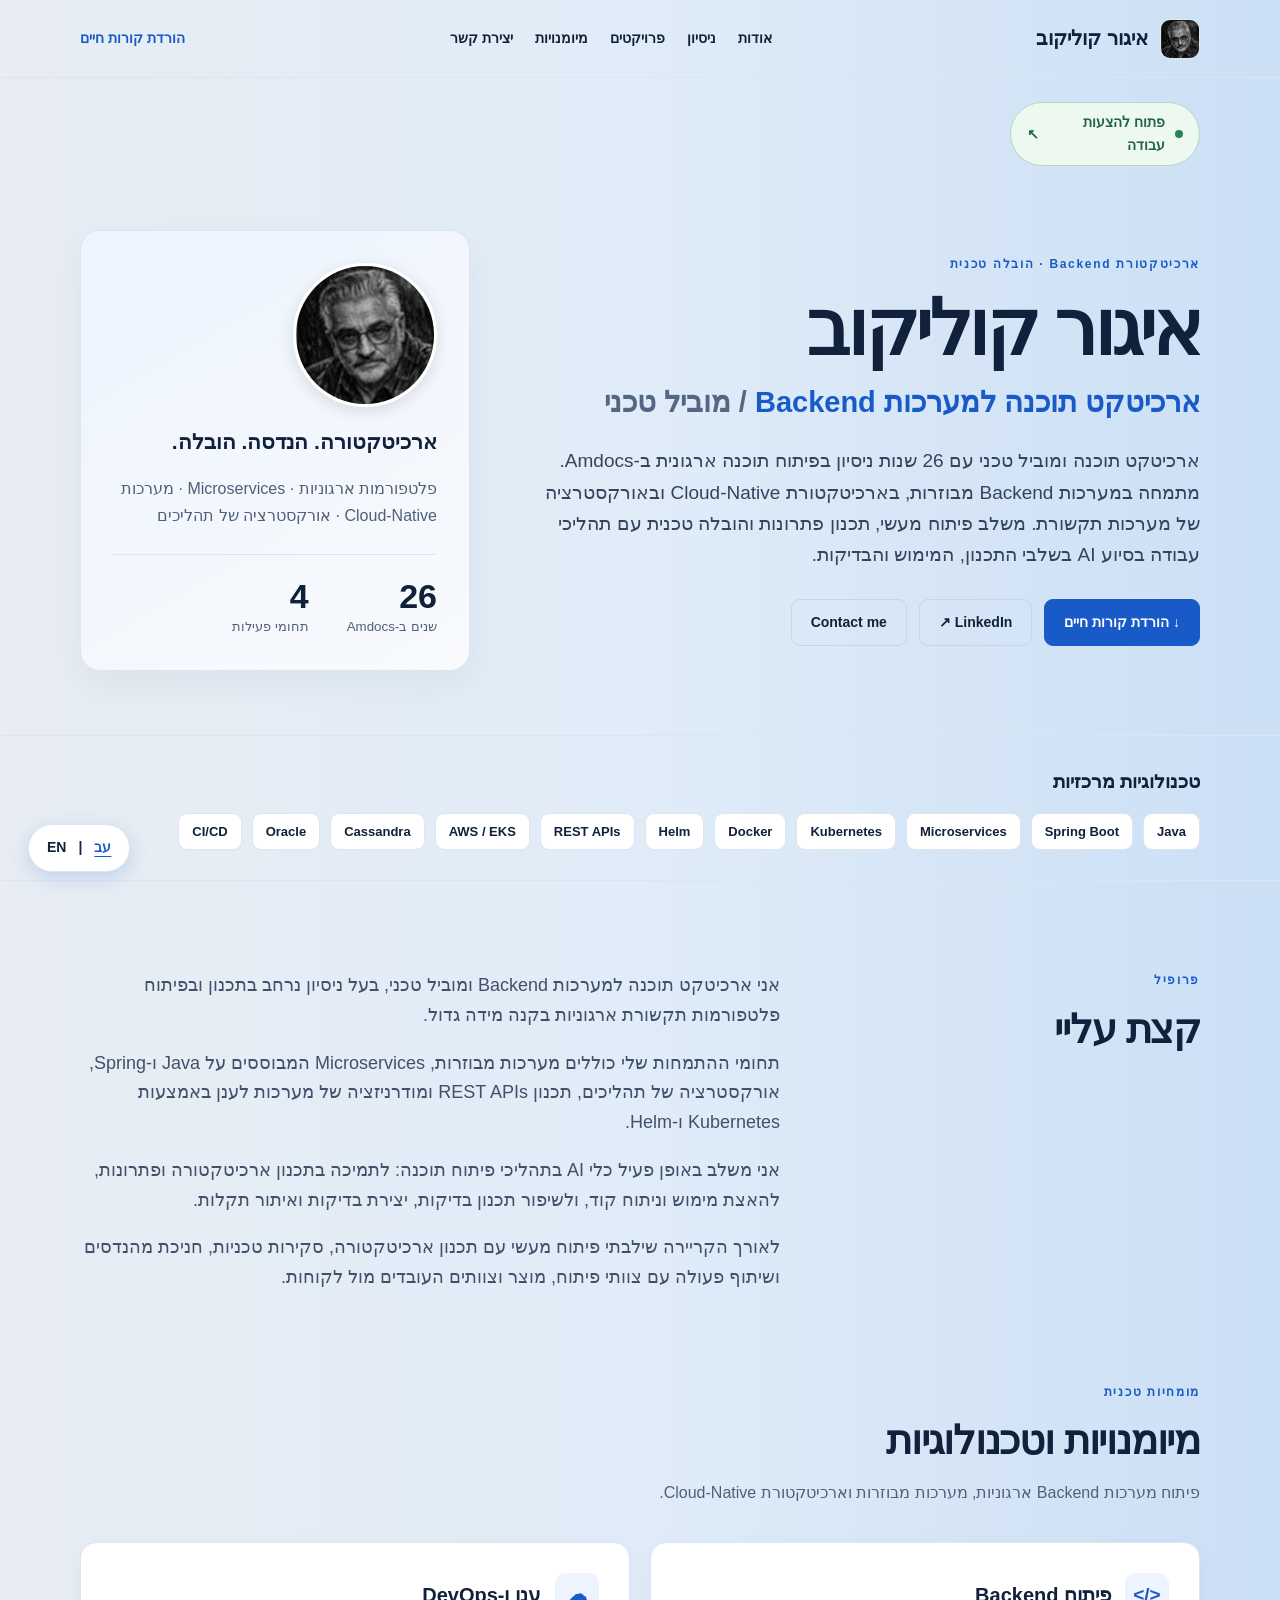
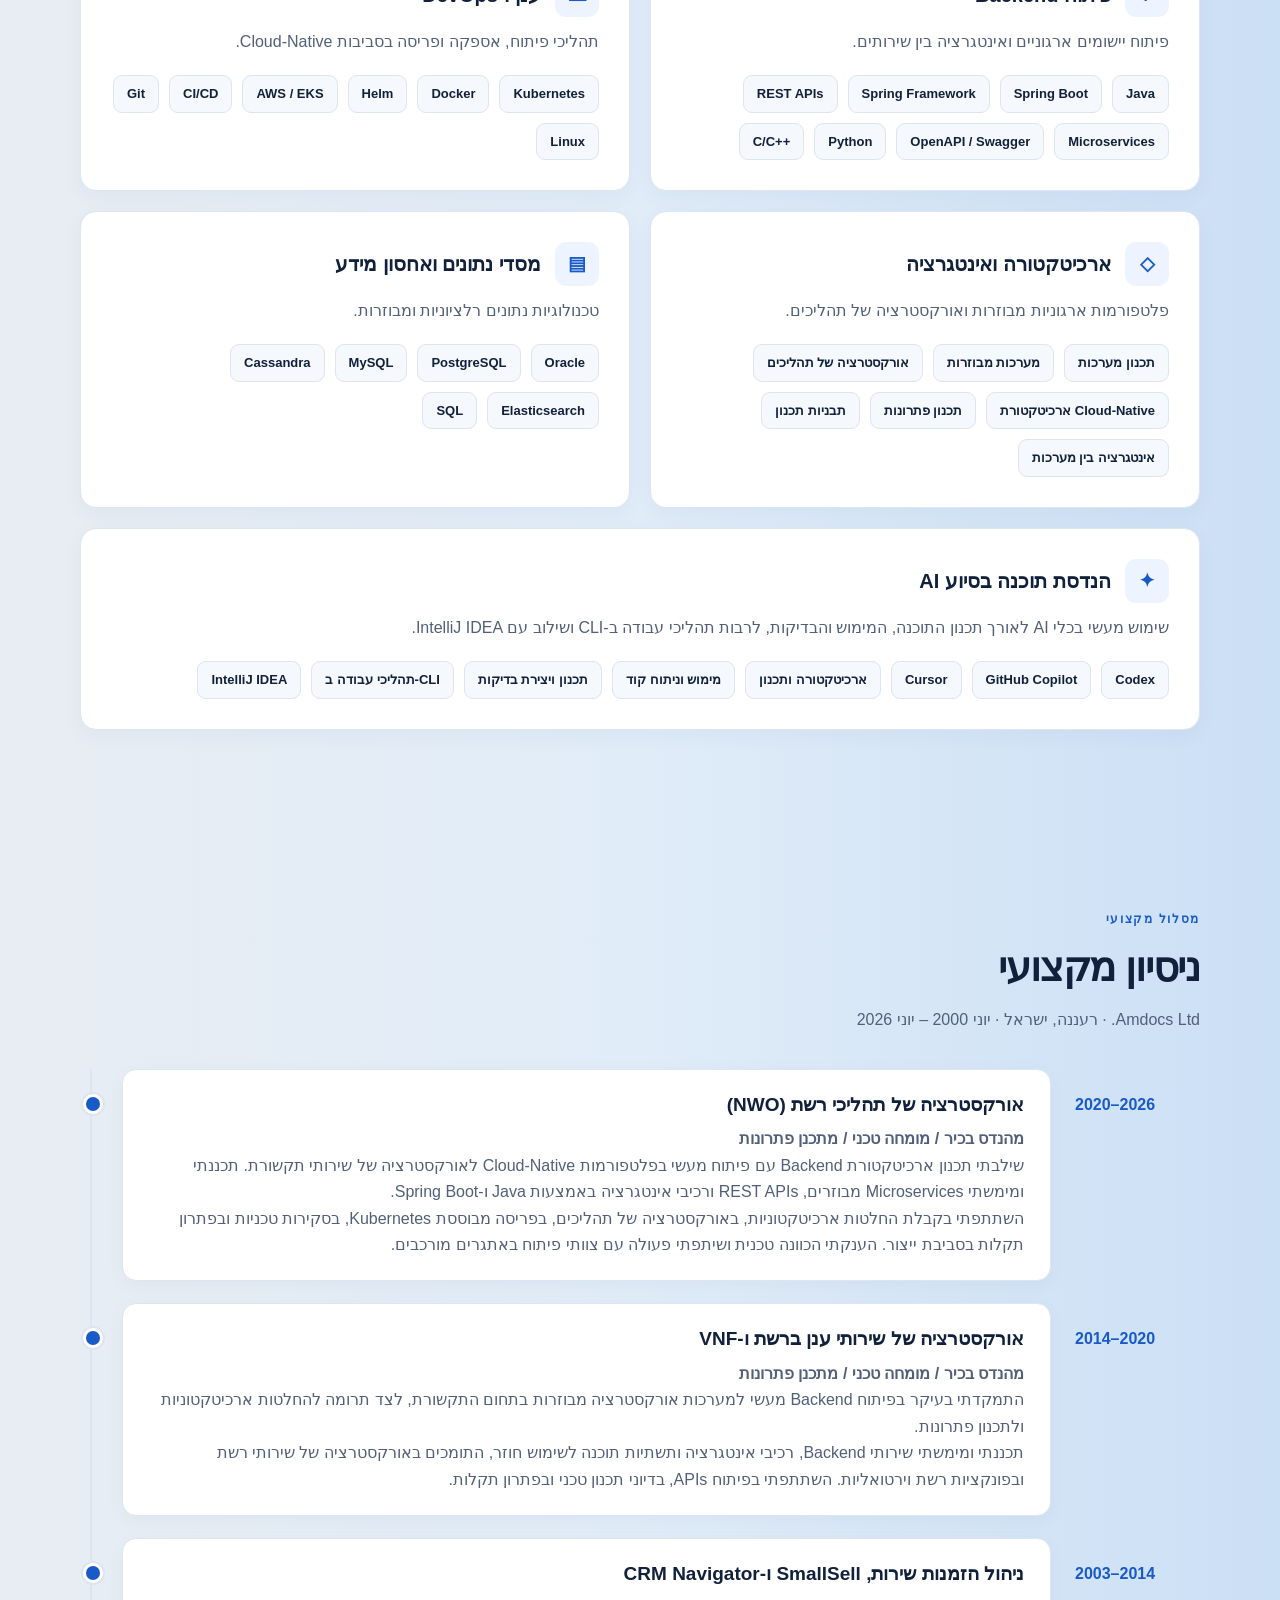
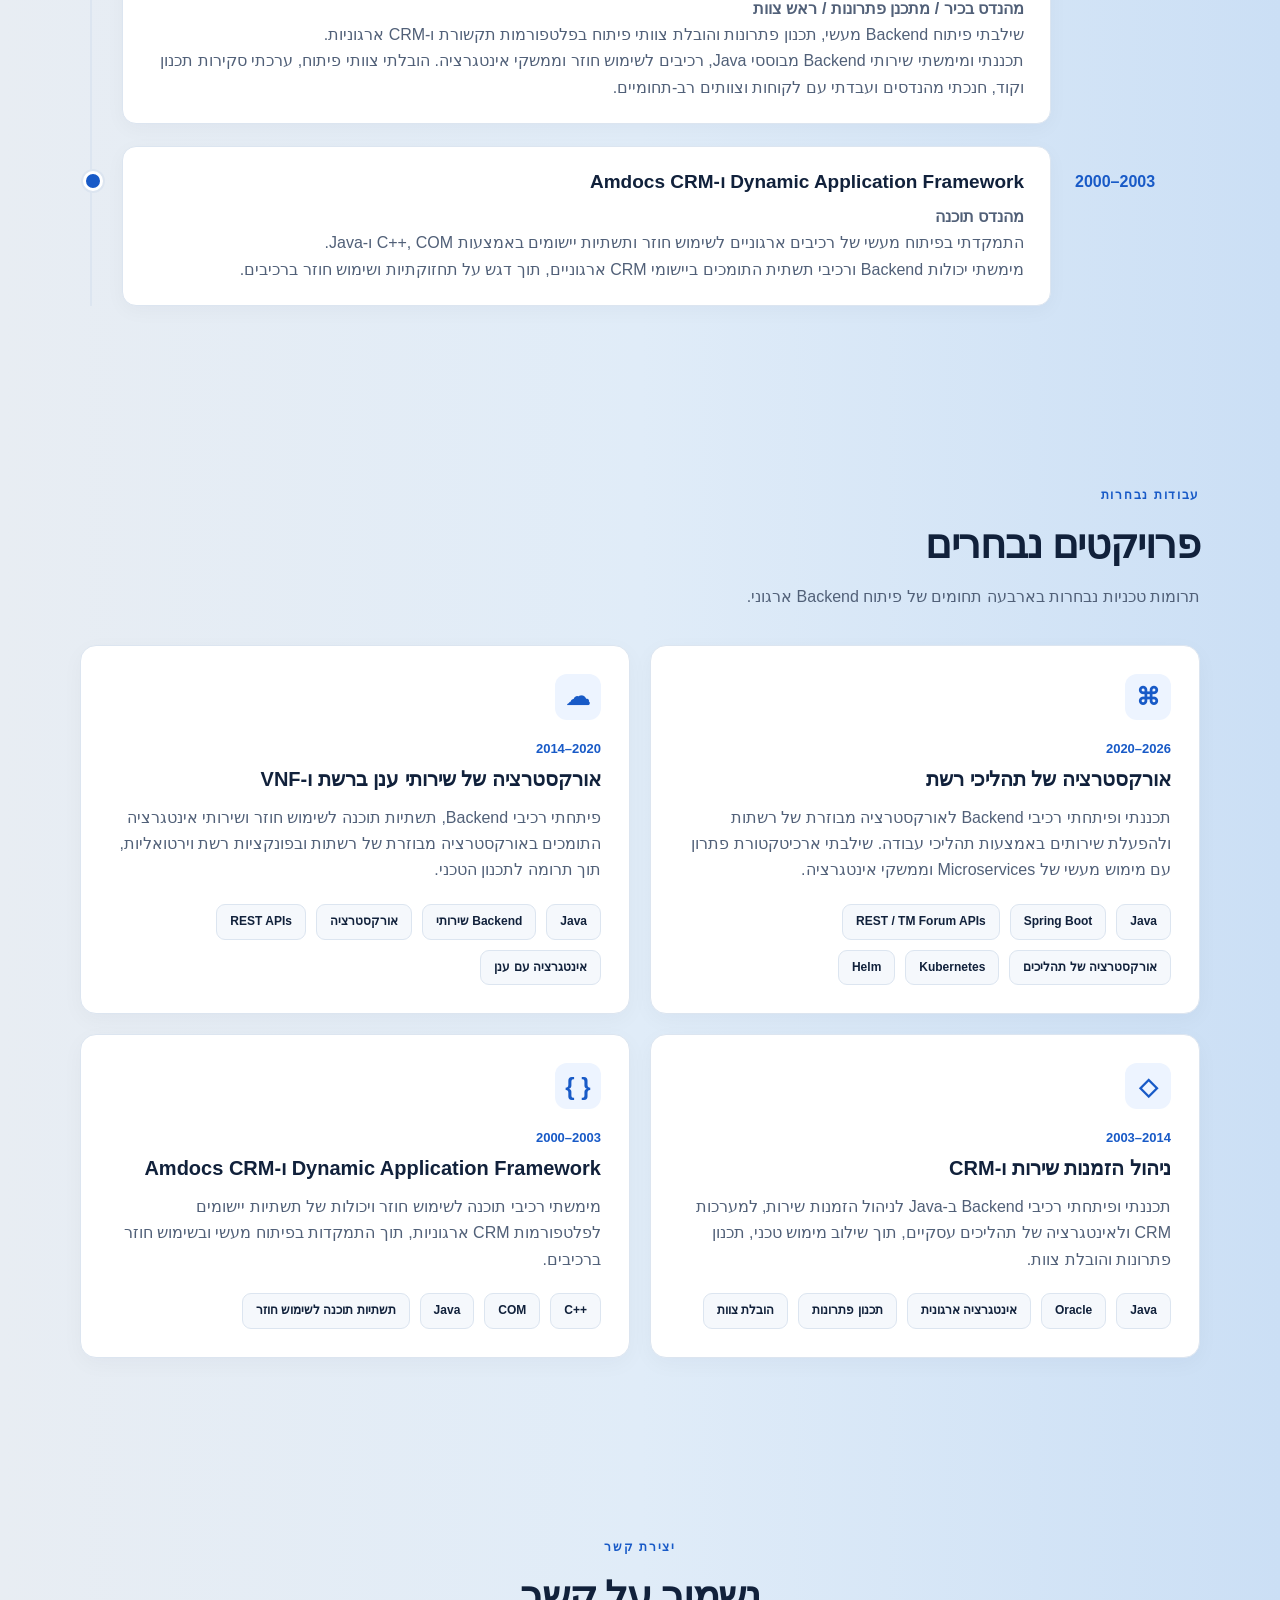
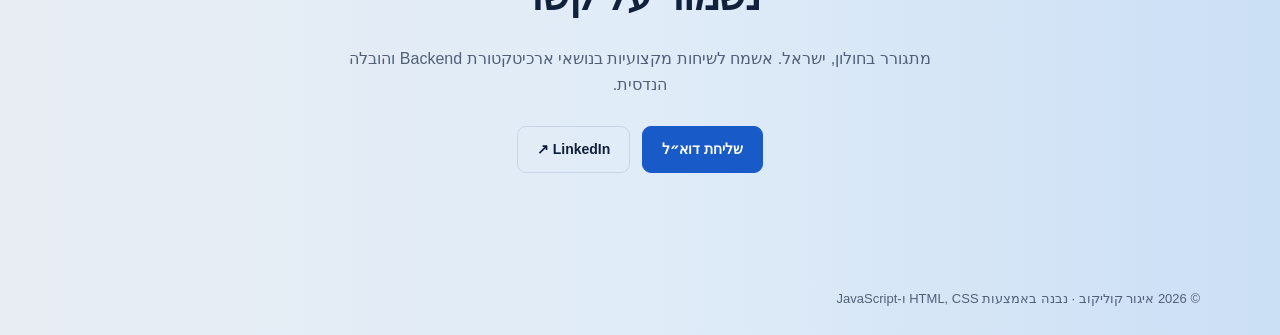
==== commit e567d1cb: "Add localized open-to-work badge" ====
--- a/he/index.html
+++ b/he/index.html
@@ -41,6 +41,9 @@
 <a class="navcv" download="" href="../assets/documents/CV_Igor_Kulikov.pdf">הורדת קורות חיים</a>
 </header>
 <main>
+<div class="container availability">
+<a class="availability-badge" href="#contact"><span class="availability-dot" aria-hidden="true"></span>פתוח להצעות עבודה <span aria-hidden="true">↖</span></a>
+</div>
 <section class="hero container" id="home">
 <div><p class="eyebrow">ארכיטקטורת Backend · הובלה טכנית</p>
 <h1>איגור קוליקוב</h1>
--- a/assets/css/style.css
+++ b/assets/css/style.css
@@ -18,7 +18,7 @@
     margin:0;
     font:16px/1.65 -apple-system,BlinkMacSystemFont,"Segoe UI",Arial,sans-serif;
     color:var(--ink);
-    background:#fff;
+    background:linear-gradient(90deg,#e8edf3 0%,#e0ecf8 50%,#cbdff5 100%);
 }
 
 a {
@@ -78,6 +78,36 @@
     font-weight:700;
     font-size:14px;
     white-space:nowrap;
+}
+
+.availability {
+    padding-top:24px;
+}
+
+.availability-badge {
+    display:inline-flex;
+    align-items:center;
+    gap:10px;
+    max-width:100%;
+    padding:8px 16px;
+    border:1px solid #b4d9c5;
+    border-radius:999px;
+    background:#edf8f1;
+    color:#226443;
+    font-size:14px;
+    font-weight:700;
+}
+
+.availability-badge:hover {
+    background:#dff1e6;
+    border-color:#7fbc9b;
+}
+
+.availability-dot {
+    flex:0 0 8px;
+    height:8px;
+    border-radius:50%;
+    background:#278450;
 }
 
 .hero {
@@ -210,7 +240,6 @@
 
 .strip {
     padding:30px 0;
-    background:var(--soft);
     border-top:1px solid var(--line);
     border-bottom:1px solid var(--line);
 }
@@ -260,7 +289,7 @@
 }
 
 .muted {
-    background:var(--soft);
+    background:transparent;
 }
 
 .section-intro {
@@ -328,7 +357,7 @@
 }
 
 .contact {
-    background:#edf4ff;
+    background:transparent;
     text-align:center;
 }
 
--- a/assets/css/design-v4.css
+++ b/assets/css/design-v4.css
@@ -1,6 +1,6 @@
 /* Design V4 — Technical Skills */
 .skills-section {
-    background: #fff;
+    background: transparent;
 }
 .skills-grid {
     display: grid;
